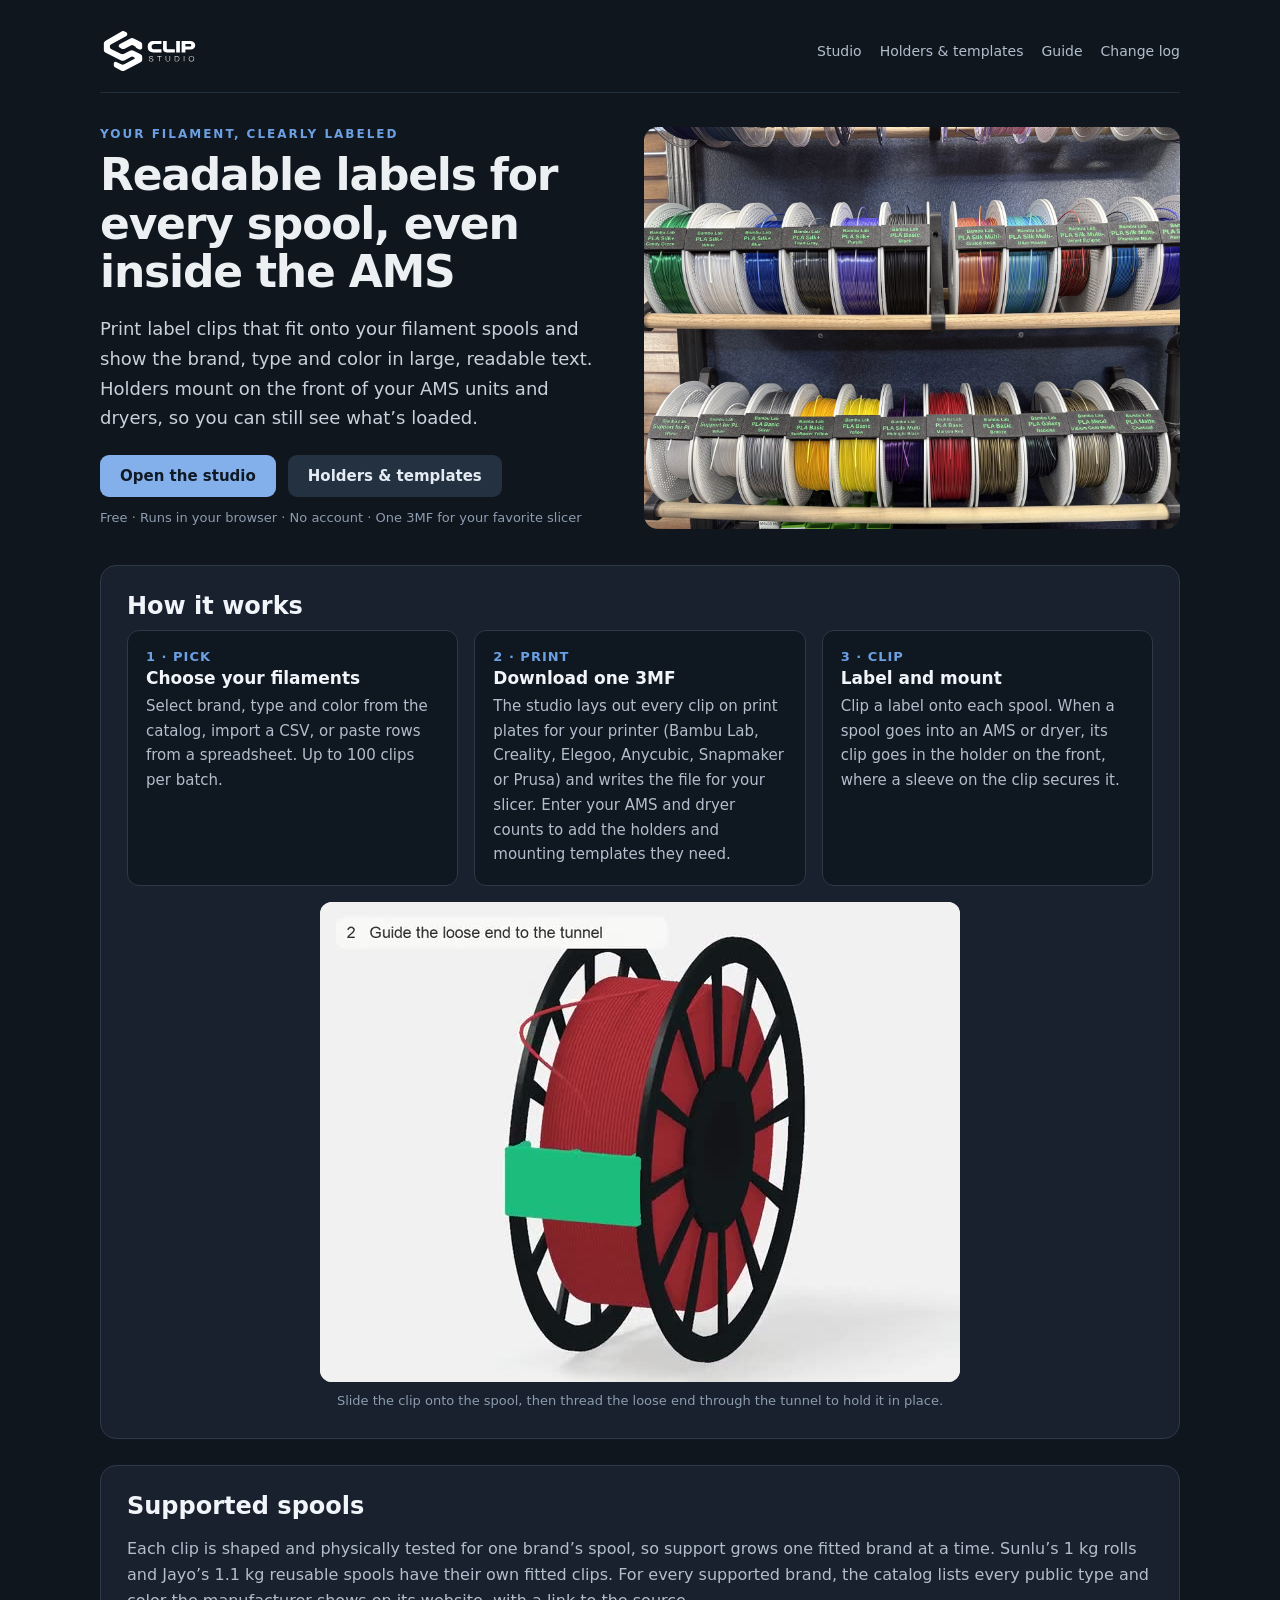
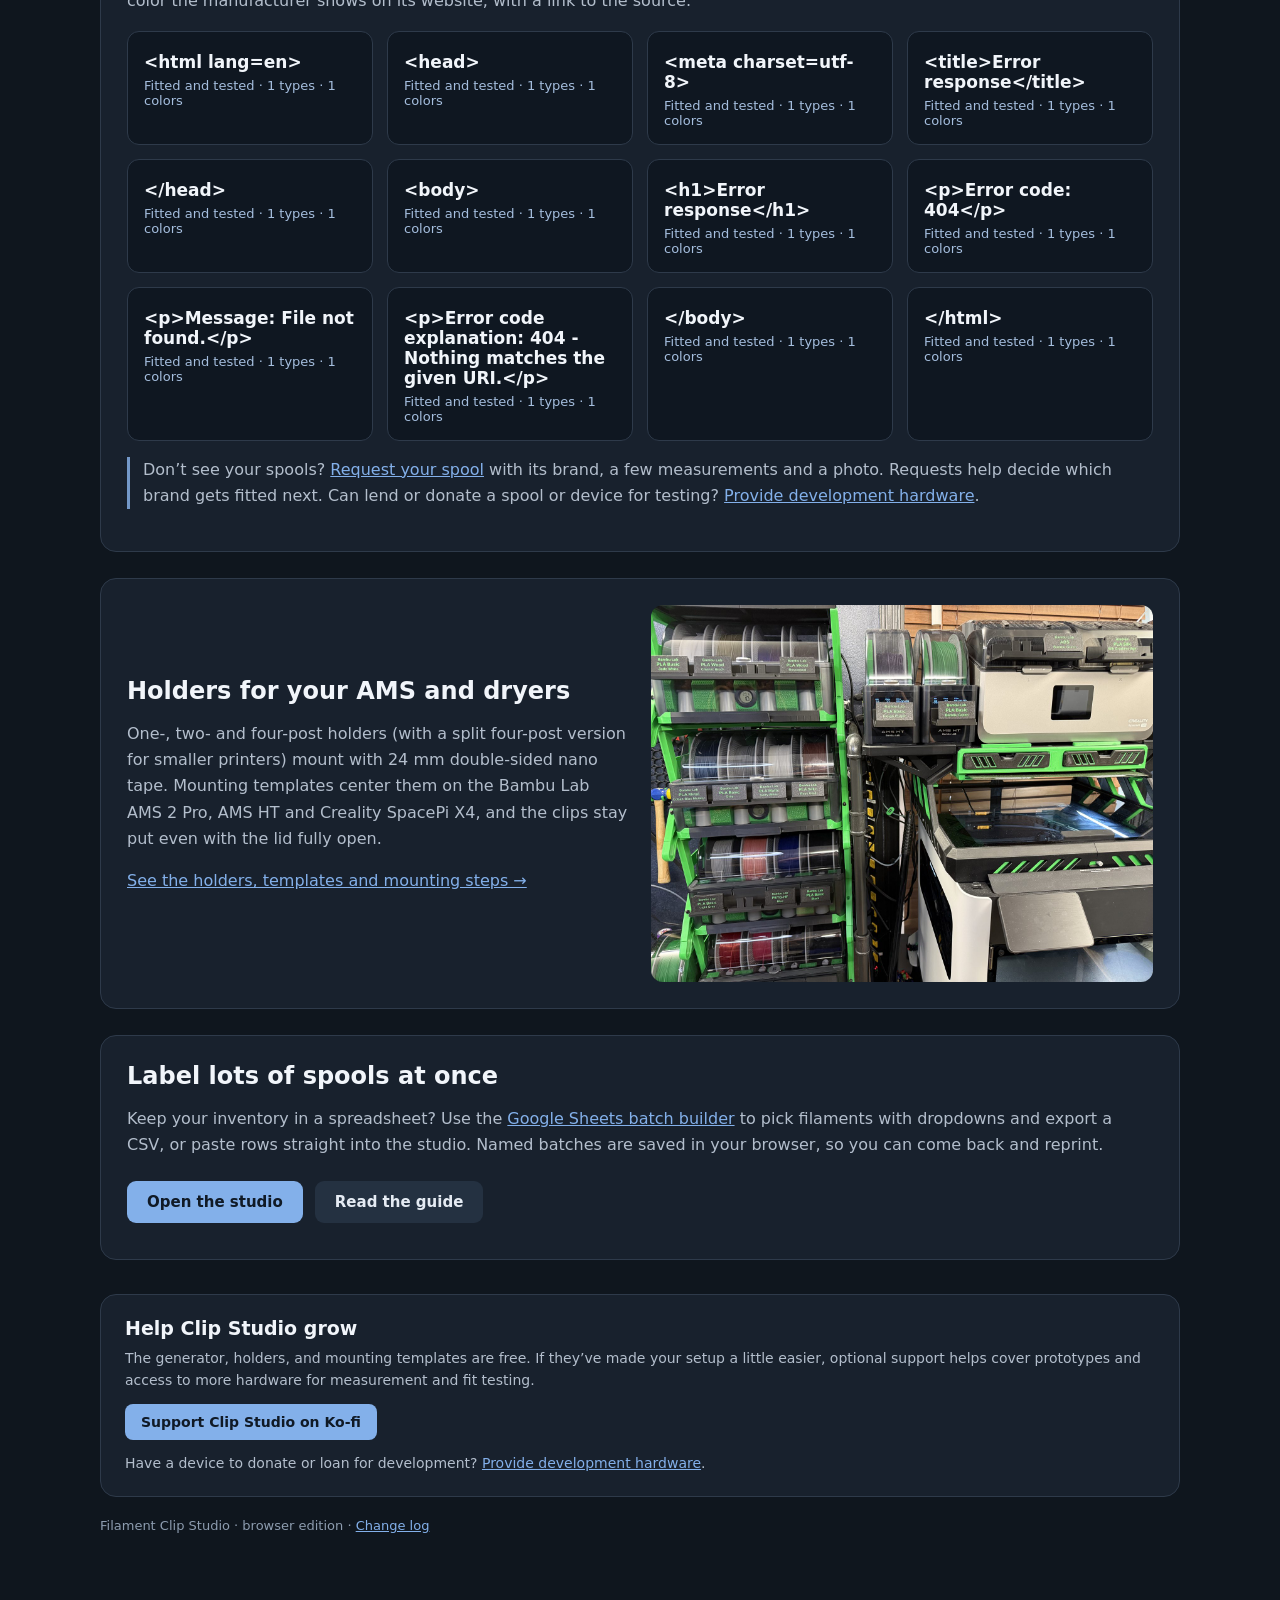
==== index.html @ 5a876611 "Add sleeve versions for Protopasta, Geeetech and Creality; Protopasta catalog on 1 kg spools; remove" ====
<!doctype html>
<html lang="en">
<head>
<meta charset="utf-8">
<meta name="viewport" content="width=device-width,initial-scale=1">
<title>Filament Clip Studio - Readable labels for every spool</title>
<meta name="description" content="Free, printable label clips for filament spools, plus holders that mount them on the front of your AMS and dryers. Pick your filaments, download one 3MF, print.">
<link rel="canonical" href="https://filamentclip.com/">
<meta property="og:type" content="website">
<meta property="og:site_name" content="Filament Clip Studio">
<meta property="og:title" content="Filament Clip Studio - Readable labels for every spool">
<meta property="og:description" content="Free, printable label clips for filament spools, plus holders that mount them on the front of your AMS and dryers.">
<meta property="og:url" content="https://filamentclip.com/">
<meta property="og:image" content="https://filamentclip.com/images/og.jpg">
<meta property="og:image:width" content="1200"><meta property="og:image:height" content="630">
<meta property="og:image:alt" content="Filament label clips in holders on AMS HT units and a Creality SpacePi X4 dryer">
<meta name="twitter:card" content="summary_large_image">
<link rel="icon" href="/favicon.svg" type="image/svg+xml">
<link rel="apple-touch-icon" href="/apple-touch-icon.png">
<style>
:root{font-family:system-ui,sans-serif;color:#edf0f3;background:#0f161e;color-scheme:dark}body{margin:0}
main{max-width:1080px;margin:auto;padding:22px 26px 60px}
nav{display:flex;align-items:center;gap:18px;flex-wrap:wrap;padding:6px 0 18px;border-bottom:1px solid #202d3d}
nav .brand{font-weight:700;color:#f1f5fa;text-decoration:none;margin-right:auto}nav a{color:#b3becc;text-decoration:none;font-size:14px}nav a:hover{color:#83b0ea}
h1{font-size:44px;line-height:1.1;letter-spacing:-1.2px;margin:10px 0 14px}h2{font-size:24px;margin:0 0 10px;color:#f1f5fa}h3{font-size:17px;margin:4px 0 6px;color:#f1f5fa}
p,li{color:#b3becc;line-height:1.65}.eyebrow{color:#6ca0e3;font-size:12px;font-weight:700;letter-spacing:2px}
.hero{display:grid;grid-template-columns:1fr 1.05fr;gap:34px;align-items:center;padding:34px 0 10px}
.hero p.lead{font-size:18px;color:#c8d1dc}.hero img{width:100%;border-radius:14px;display:block;aspect-ratio:4/3;object-fit:cover}
.cta{display:flex;gap:12px;flex-wrap:wrap;margin:22px 0 10px}
a.button{background:#83b0ea;color:#101a26;font:600 15px system-ui;border-radius:9px;padding:12px 20px;text-decoration:none;display:inline-block}
a.button.secondary{background:#243141;color:#e5ebf3}a.text{color:#83b0ea}
.facts{font-size:13px;color:#8d9caf;margin:6px 0 0}
.panel{background:#18212d;padding:26px;border:1px solid #2e3a4a;border-radius:16px;margin-top:26px}
.steps{display:grid;grid-template-columns:repeat(3,1fr);gap:16px;margin-top:10px}
.step{background:#0f1721;border:1px solid #2e3a4a;border-radius:12px;padding:18px}.step .n{color:#6ca0e3;font-weight:700;font-size:13px;letter-spacing:1px}
.step p{margin:6px 0 0;font-size:15px}
.brands{display:grid;grid-template-columns:repeat(auto-fill,minmax(220px,1fr));gap:14px;margin:14px 0}
.brand-card{background:#0f1721;border:1px solid #2e3a4a;border-radius:12px;padding:16px}.brand-card .count{font-size:13px;color:#a5bede;margin-top:4px}
.brand-card.soon{border-style:dashed}.brand-card.soon .count{color:#8d9caf}
.split{display:grid;grid-template-columns:1fr 1fr;gap:22px;align-items:center}.split img{width:100%;border-radius:12px;display:block;aspect-ratio:4/3;object-fit:cover}
.notice{border-left:3px solid #7398c8;padding-left:13px}.small{font-size:13px}
.support{margin-top:34px;padding:22px 24px;background:#18212d;border:1px solid #2e3a4a;border-radius:16px}.support h2{font-size:19px;margin:0 0 8px;color:#f1f5fa}.support p{color:#b3becc;line-height:1.6;margin:0 0 12px;font-size:14px}.support p:last-child{margin:0}.support a.kofi{background:#83b0ea;color:#101a26;font:600 14px system-ui;border-radius:8px;padding:10px 16px;text-decoration:none;display:inline-block}.support a.text{color:#83b0ea}
@media(max-width:820px){.hero,.split{grid-template-columns:1fr}.steps{grid-template-columns:1fr}h1{font-size:34px}nav .brand{flex-basis:100%}}
.anim{display:block;width:100%;max-width:640px;height:auto;margin:16px auto 0;border-radius:12px;background:#f2f2f0}.anim-cap{font-size:13px;color:#8d9caf;text-align:center;margin:8px 0 0}</style>
</head>
<body><main>
<nav><a class="brand" href="./" aria-label="Clip Studio home"><img src="./images/brand/reverse-transparent.svg" alt="Clip Studio" height="46" style="display:block;height:46px;width:auto"></a><a href="./studio.html">Studio</a><a href="./accessories.html">Holders &amp; templates</a><a href="./guide.html">Guide</a><a href="./changelog.html">Change log</a></nav>

<section class="hero">
<div>
<div class="eyebrow">YOUR FILAMENT, CLEARLY LABELED</div>
<h1>Readable labels for every spool, even inside the AMS</h1>
<p class="lead">Print label clips that fit onto your filament spools and show the brand, type and color in large, readable text. Holders mount on the front of your AMS units and dryers, so you can still see what&rsquo;s loaded.</p>
<div class="cta"><a class="button" href="./studio.html">Open the studio</a><a class="button secondary" href="./accessories.html">Holders &amp; templates</a></div>
<p class="facts">Free &middot; Runs in your browser &middot; No account &middot; One 3MF for your favorite slicer</p>
<p class="facts" id="usageStat" hidden></p>
</div>
<img src="./images/photos/clips-on-shelf.jpg" alt="Rows of filament spools on a shelf, each with a readable label clip showing brand, type and color">
</section>

<section class="panel"><h2>How it works</h2>
<div class="steps">
<div class="step"><div class="n">1 &middot; PICK</div><h3>Choose your filaments</h3><p>Select brand, type and color from the catalog, import a CSV, or paste rows from a spreadsheet. Up to 100 clips per batch.</p></div>
<div class="step"><div class="n">2 &middot; PRINT</div><h3>Download one 3MF</h3><p>The studio lays out every clip on print plates for your printer (Bambu Lab, Creality, Elegoo, Anycubic, Snapmaker or Prusa) and writes the file for your slicer. Enter your AMS and dryer counts to add the holders and mounting templates they need.</p></div>
<div class="step"><div class="n">3 &middot; CLIP</div><h3>Label and mount</h3><p>Clip a label onto each spool. When a spool goes into an AMS or dryer, its clip goes in the holder on the front, where a sleeve on the clip secures it.</p></div>
</div><video class="anim" width="640" height="480" autoplay loop muted playsinline preload="metadata" poster="./images/animations/Filament-Clip-Spool-v5-poster.jpg" aria-label="Animation: slide the clip onto the spool, guide the loose filament end to the tunnel and thread it through"><source src="./images/animations/Filament-Clip-Spool-v5.mp4" type="video/mp4"></video><p class="anim-cap">Slide the clip onto the spool, then thread the loose end through the tunnel to hold it in place.</p></section>

<section class="panel" id="spools"><h2>Supported spools</h2>
<p>Each clip is shaped and physically tested for one brand&rsquo;s spool, so support grows one fitted brand at a time. Sunlu&rsquo;s 1&nbsp;kg rolls and Jayo&rsquo;s 1.1&nbsp;kg reusable spools have their own fitted clips. For every supported brand, the catalog lists every public type and color the manufacturer shows on its website, with a link to the source.</p>
<div class="brands" id="brandList">
<div class="brand-card"><h3>Bambu Lab</h3><div class="count">Fitted and tested</div></div>
<div class="brand-card"><h3>Cookiecad</h3><div class="count">Fitted and tested</div></div>
<div class="brand-card"><h3>Amolen</h3><div class="count">Fitted and tested</div></div>
<div class="brand-card"><h3>Sunlu</h3><div class="count">1 kg rolls &middot; fitted and tested</div></div>
<div class="brand-card"><h3>Jayo</h3><div class="count">1.1 kg reusable spools &middot; fitted and tested</div></div>
<div class="brand-card"><h3>Polymaker</h3><div class="count">1 kg spools &middot; fitted and tested</div></div>
<div class="brand-card"><h3>Panchroma</h3><div class="count">1 kg spools &middot; fitted and tested</div></div>
<div class="brand-card"><h3>Inland</h3><div class="count">Cardboard spools &middot; fitted and tested</div></div>
<div class="brand-card"><h3>Protopasta</h3><div class="count">Fitted and tested</div></div>
<div class="brand-card"><h3>Geeetech</h3><div class="count">1 kg spools &middot; fitted and tested</div></div>
<div class="brand-card"><h3>Creality</h3><div class="count">1 kg spools &middot; fitted and tested</div></div>
</div>
<p class="notice">Don&rsquo;t see your spools? <a class="text" href="https://github.com/simpleenough77-fb/Filament-Clip-Studio-Web/issues/new?template=spool-request.yml" target="_blank" rel="noopener">Request your spool</a> with its brand, a few measurements and a photo. Requests help decide which brand gets fitted next. Can lend or donate a spool or device for testing? <a class="text" href="https://ko-fi.com/post/Provide-Development-Hardware-A5C327LDRO" target="_blank" rel="noopener">Provide development hardware</a>.</p>
</section>

<section class="panel"><div class="split">
<div><h2>Holders for your AMS and dryers</h2>
<p>One-, two- and four-post holders (with a split four-post version for smaller printers) mount with 24&nbsp;mm double-sided nano tape. Mounting templates center them on the Bambu Lab AMS 2 Pro, AMS HT and Creality SpacePi X4, and the clips stay put even with the lid fully open.</p>
<p><a class="text" href="./accessories.html">See the holders, templates and mounting steps &rarr;</a></p></div>
<img src="./images/photos/holders-on-ams.jpg" alt="Label clips in holders on the front of AMS units and a Creality SpacePi X4 dryer" loading="lazy">
</div></section>

<section class="panel"><h2>Label lots of spools at once</h2>
<p>Keep your inventory in a spreadsheet? Use the <a class="text" href="https://docs.google.com/spreadsheets/d/17I2c2LSQdosgysyYz1NXYAqdRnsjegUHCgwkq1jBLrE/copy" target="_blank" rel="noopener">Google Sheets batch builder</a> to pick filaments with dropdowns and export a CSV, or paste rows straight into the studio. Named batches are saved in your browser, so you can come back and reprint.</p>
<div class="cta"><a class="button" href="./studio.html">Open the studio</a><a class="button secondary" href="./guide.html">Read the guide</a></div>
</section>

<footer class="support" id="support"><h2>Help Clip Studio grow</h2>
<p>The generator, holders, and mounting templates are free. If they’ve made your setup a little easier, optional support helps cover prototypes and access to more hardware for measurement and fit testing.</p>
<p><a class="kofi" href="https://ko-fi.com/clipstudio" target="_blank" rel="noopener">Support Clip Studio on Ko-fi</a></p>
<p>Have a device to donate or loan for development? <a class="text" href="https://ko-fi.com/post/Provide-Development-Hardware-A5C327LDRO" target="_blank" rel="noopener">Provide development hardware</a>.</p></footer>
<p class="small" style="margin-top:18px;color:#8d9caf">Filament Clip Studio &middot; browser edition &middot; <a class="text" href="./changelog.html">Change log</a></p>
</main>
<script>
// Fill in type and color counts per brand from the published catalog feed (same file the Google Sheet imports).
(async()=>{
 try{
  const text=await (await fetch('./downloads/catalog.csv')).text();
  const rows=[];let row=[],cell='',q=false;
  for(let i=0;i<text.length;i++){const c=text[i];
   if(q){if(c=='"'&&text[i+1]=='"'){cell+='"';i++;}else if(c=='"')q=false;else cell+=c;continue;}
   if(c=='"')q=true;else if(c==','){row.push(cell);cell='';}else if(c=='\n'){row.push(cell);rows.push(row);row=[];cell='';}else if(c!='\r')cell+=c;}
  if(cell||row.length){row.push(cell);rows.push(row);}
  const by=new Map();
  for(const r of rows.slice(1)){if(!r[0])continue;const b=by.get(r[0])||{types:new Set(),n:0};b.types.add(r[1]);b.n++;by.set(r[0],b);}
  if(!by.size)return;
  const esc=s=>String(s).replace(/[&<>"']/g,c=>({'&':'&amp;','<':'&lt;','>':'&gt;','"':'&quot;',"'":'&#39;'}[c]));
  document.getElementById('brandList').innerHTML=[...by].map(([m,b])=>`<div class="brand-card"><h3>${esc(m)}</h3><div class="count">${({Sunlu:'1 kg rolls',Jayo:'1.1 kg reusable spools',Polymaker:'1 kg spools',Panchroma:'1 kg spools',Inland:'Cardboard spools',Geeetech:'1 kg spools',Creality:'1 kg spools'}[m]||'')?({Sunlu:'1 kg rolls',Jayo:'1.1 kg reusable spools',Polymaker:'1 kg spools',Panchroma:'1 kg spools',Inland:'Cardboard spools',Geeetech:'1 kg spools',Creality:'1 kg spools'}[m])+' &middot; fitted and tested':'Fitted and tested'} &middot; ${b.types.size} types &middot; ${b.n} colors</div></div>`).join('');
 }catch(e){/* keep the static list */}
})();
</script>
<script>
// Public usage line from the anonymous batch counter; stays hidden if the count is unavailable or zero.
(async()=>{
 try{
  const r=await fetch('/api/stats');if(!r.ok)return;
  const d=await r.json();const clips=Number(d.clips)||0,holders=Number(d.holders)||0;
  if(clips<1)return;
  const n=x=>x.toLocaleString('en-US');
  let t=n(clips)+(clips===1?' clip':' clips');
  if(holders>0)t+=' and '+n(holders)+(holders===1?' holder':' holders');
  const el=document.getElementById('usageStat');el.textContent=t+' generated so far';el.hidden=false;
 }catch(e){/* keep it hidden */}
})();
</script>
<script>if(matchMedia('(prefers-reduced-motion: reduce)').matches)document.querySelectorAll('video.anim').forEach(v=>{v.removeAttribute('autoplay');v.pause();v.controls=true})</script></body></html>
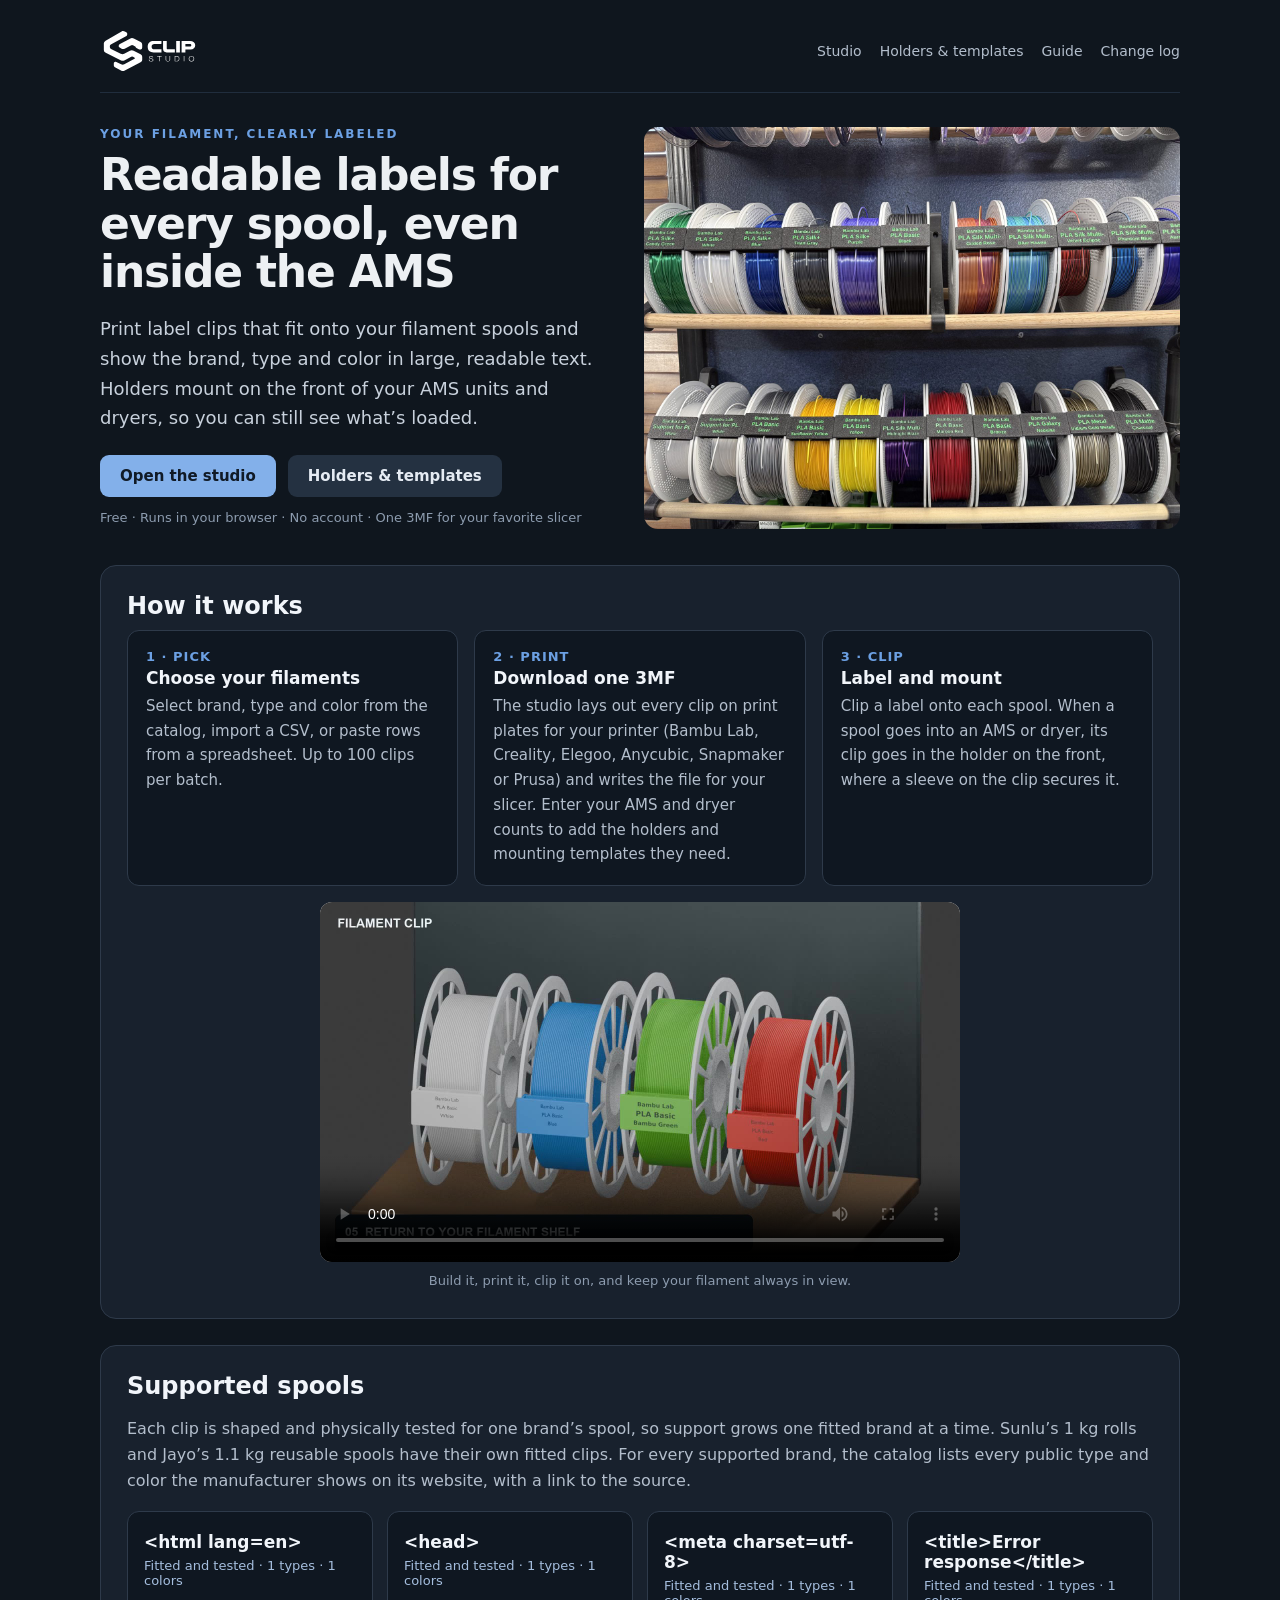
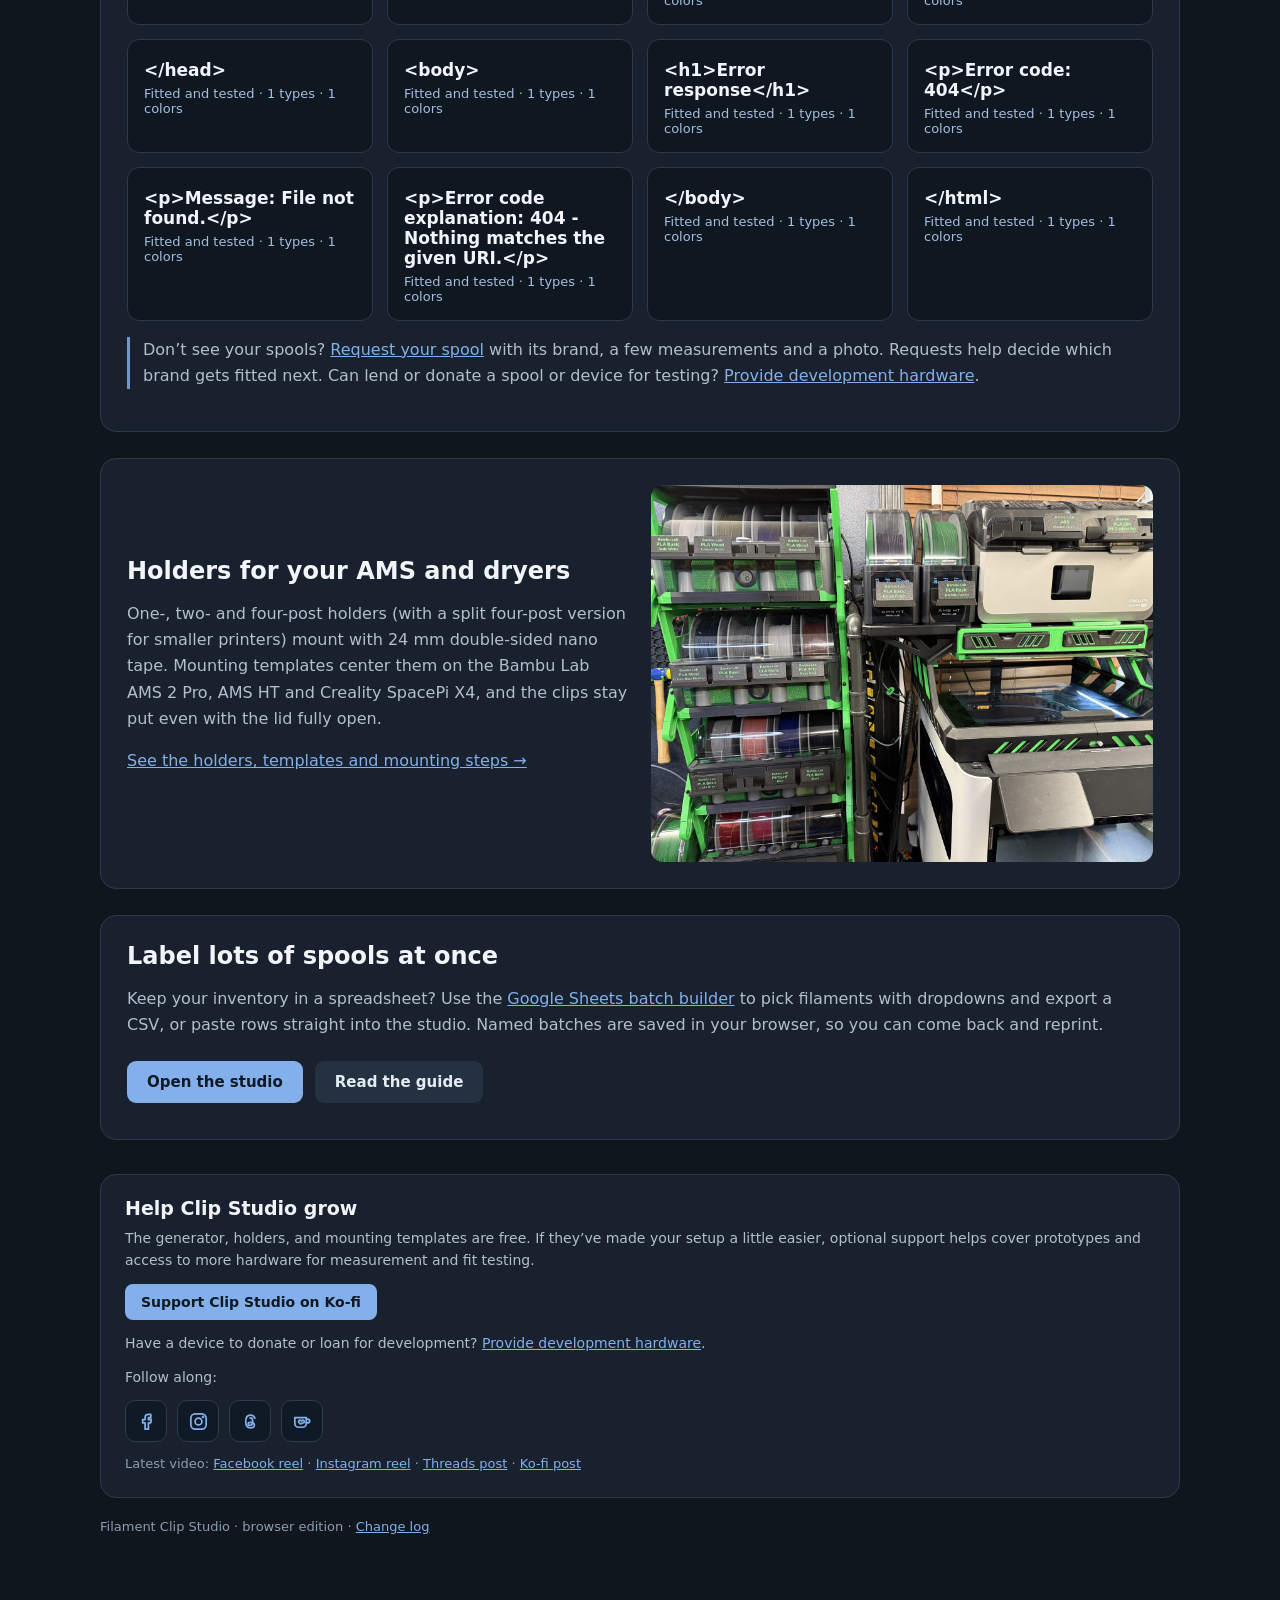
==== commit 92d7453f: "Homepage: replace overview animation; add social icons and latest-video links to footer Co-Authored-" ====
--- a/index.html
+++ b/index.html
@@ -41,7 +41,7 @@
 .notice{border-left:3px solid #7398c8;padding-left:13px}.small{font-size:13px}
 .support{margin-top:34px;padding:22px 24px;background:#18212d;border:1px solid #2e3a4a;border-radius:16px}.support h2{font-size:19px;margin:0 0 8px;color:#f1f5fa}.support p{color:#b3becc;line-height:1.6;margin:0 0 12px;font-size:14px}.support p:last-child{margin:0}.support a.kofi{background:#83b0ea;color:#101a26;font:600 14px system-ui;border-radius:8px;padding:10px 16px;text-decoration:none;display:inline-block}.support a.text{color:#83b0ea}
 @media(max-width:820px){.hero,.split{grid-template-columns:1fr}.steps{grid-template-columns:1fr}h1{font-size:34px}nav .brand{flex-basis:100%}}
-.anim{display:block;width:100%;max-width:640px;height:auto;margin:16px auto 0;border-radius:12px;background:#f2f2f0}.anim-cap{font-size:13px;color:#8d9caf;text-align:center;margin:8px 0 0}</style>
+.anim{display:block;width:100%;max-width:640px;height:auto;margin:16px auto 0;border-radius:12px;background:#f2f2f0}.anim-cap{font-size:13px;color:#8d9caf;text-align:center;margin:8px 0 0}.social{display:flex;flex-wrap:wrap;gap:10px;margin:0 0 12px;padding:0;list-style:none}.social a{display:inline-flex;width:40px;height:40px;align-items:center;justify-content:center;border:1px solid #2e3a4a;border-radius:10px;color:#83b0ea;background:#101a26}.social a:hover,.social a:focus-visible{border-color:#83b0ea;color:#f1f5fa}.social svg{width:23px;height:23px;fill:none;stroke:currentColor;stroke-width:1.8;stroke-linecap:round;stroke-linejoin:round}.social-posts{font-size:13px!important;color:#8d9caf!important}</style>
 </head>
 <body><main>
 <nav><a class="brand" href="./" aria-label="Clip Studio home"><img src="./images/brand/reverse-transparent.svg" alt="Clip Studio" height="46" style="display:block;height:46px;width:auto"></a><a href="./studio.html">Studio</a><a href="./accessories.html">Holders &amp; templates</a><a href="./guide.html">Guide</a><a href="./changelog.html">Change log</a></nav>
@@ -63,7 +63,7 @@
 <div class="step"><div class="n">1 &middot; PICK</div><h3>Choose your filaments</h3><p>Select brand, type and color from the catalog, import a CSV, or paste rows from a spreadsheet. Up to 100 clips per batch.</p></div>
 <div class="step"><div class="n">2 &middot; PRINT</div><h3>Download one 3MF</h3><p>The studio lays out every clip on print plates for your printer (Bambu Lab, Creality, Elegoo, Anycubic, Snapmaker or Prusa) and writes the file for your slicer. Enter your AMS and dryer counts to add the holders and mounting templates they need.</p></div>
 <div class="step"><div class="n">3 &middot; CLIP</div><h3>Label and mount</h3><p>Clip a label onto each spool. When a spool goes into an AMS or dryer, its clip goes in the holder on the front, where a sleeve on the clip secures it.</p></div>
-</div><video class="anim" width="640" height="480" autoplay loop muted playsinline preload="metadata" poster="./images/animations/Filament-Clip-Spool-v5-poster.jpg" aria-label="Animation: slide the clip onto the spool, guide the loose filament end to the tunnel and thread it through"><source src="./images/animations/Filament-Clip-Spool-v5.mp4" type="video/mp4"></video><p class="anim-cap">Slide the clip onto the spool, then thread the loose end through the tunnel to hold it in place.</p></section>
+</div><video class="anim" width="1280" height="720" controls playsinline preload="metadata" poster="./images/animations/Filament-Clip-Overview-v4-poster.jpg" aria-label="Overview animation: build a clip in the studio, print it, clip it to your spool, lift the spool out, put the clip back on, and return it to your filament shelf"><source src="./images/animations/Filament-Clip-Overview-v4.mp4" type="video/mp4"></video><p class="anim-cap">Build it, print it, clip it on, and keep your filament always in view.</p></section>
 
 <section class="panel" id="spools"><h2>Supported spools</h2>
 <p>Each clip is shaped and physically tested for one brand&rsquo;s spool, so support grows one fitted brand at a time. Sunlu&rsquo;s 1&nbsp;kg rolls and Jayo&rsquo;s 1.1&nbsp;kg reusable spools have their own fitted clips. For every supported brand, the catalog lists every public type and color the manufacturer shows on its website, with a link to the source.</p>
@@ -98,7 +98,9 @@
 <footer class="support" id="support"><h2>Help Clip Studio grow</h2>
 <p>The generator, holders, and mounting templates are free. If they’ve made your setup a little easier, optional support helps cover prototypes and access to more hardware for measurement and fit testing.</p>
 <p><a class="kofi" href="https://ko-fi.com/clipstudio" target="_blank" rel="noopener">Support Clip Studio on Ko-fi</a></p>
-<p>Have a device to donate or loan for development? <a class="text" href="https://ko-fi.com/post/Provide-Development-Hardware-A5C327LDRO" target="_blank" rel="noopener">Provide development hardware</a>.</p></footer>
+<p>Have a device to donate or loan for development? <a class="text" href="https://ko-fi.com/post/Provide-Development-Hardware-A5C327LDRO" target="_blank" rel="noopener">Provide development hardware</a>.</p>
+<p>Follow along:</p><ul class="social"><li><a href="https://www.facebook.com/profile.php?id=61594950549633" target="_blank" rel="noopener me" aria-label="Clip Studio on Facebook" title="Facebook"><svg viewBox="0 0 24 24" aria-hidden="true"><path d="M14 8h2.5V4.5H14C11.8 4.5 10.5 5.9 10.5 8v2H8v3.5h2.5V20H14v-6.5h2.4l.6-3.5H14V8.4c0-.3.2-.4.4-.4z"/></svg></a></li><li><a href="https://www.instagram.com/filamentclip/" target="_blank" rel="noopener me" aria-label="Clip Studio on Instagram" title="Instagram"><svg viewBox="0 0 24 24" aria-hidden="true"><rect x="4" y="4" width="16" height="16" rx="4.5"/><circle cx="12" cy="12" r="3.6"/><circle cx="16.8" cy="7.2" r=".6" fill="currentColor"/></svg></a></li><li><a href="https://www.threads.com/@filamentclip" target="_blank" rel="noopener me" aria-label="Clip Studio on Threads" title="Threads"><svg viewBox="0 0 24 24" aria-hidden="true"><path d="M16.5 8.5C15.8 6.4 14.2 5.3 12 5.3 8.9 5.3 7 7.8 7 12s1.9 6.7 5 6.7c2.3 0 4-1.2 4-3 0-1.9-1.8-2.8-4-2.8-1.5 0-2.4.6-2.4 1.6 0 .9.8 1.5 1.9 1.5 1.7 0 2.7-1.2 2.7-3.6V11c0-1.7-1-2.7-2.6-2.7"/></svg></a></li><li><a href="https://ko-fi.com/clipstudio" target="_blank" rel="noopener me" aria-label="Clip Studio on Ko-fi" title="Ko-fi"><svg viewBox="0 0 24 24" aria-hidden="true"><path d="M4 8h12v6a4 4 0 0 1-4 4H8a4 4 0 0 1-4-4z"/><path d="M16 9.5h1.5a2 2 0 0 1 0 4H16"/><path d="M9.9 14.6 8.2 13a1.5 1.5 0 0 1 2.1-2.1l.6.6.6-.6A1.5 1.5 0 0 1 13.6 13z"/></svg></a></li></ul>
+<p class="social-posts">Latest video: <a class="text" href="https://www.facebook.com/reel/5055974241296555" target="_blank" rel="noopener">Facebook reel</a> &middot; <a class="text" href="https://www.instagram.com/reel/DeU-b2HingE/" target="_blank" rel="noopener">Instagram reel</a> &middot; <a class="text" href="https://www.threads.com/@filamentclip/post/DeU-OQLiJOg" target="_blank" rel="noopener">Threads post</a> &middot; <a class="text" href="https://ko-fi.com/post/From-Studio-to-spool-AMS-and-shelf-M1V428K5Q5" target="_blank" rel="noopener">Ko-fi post</a></p></footer>
 <p class="small" style="margin-top:18px;color:#8d9caf">Filament Clip Studio &middot; browser edition &middot; <a class="text" href="./changelog.html">Change log</a></p>
 </main>
 <script>
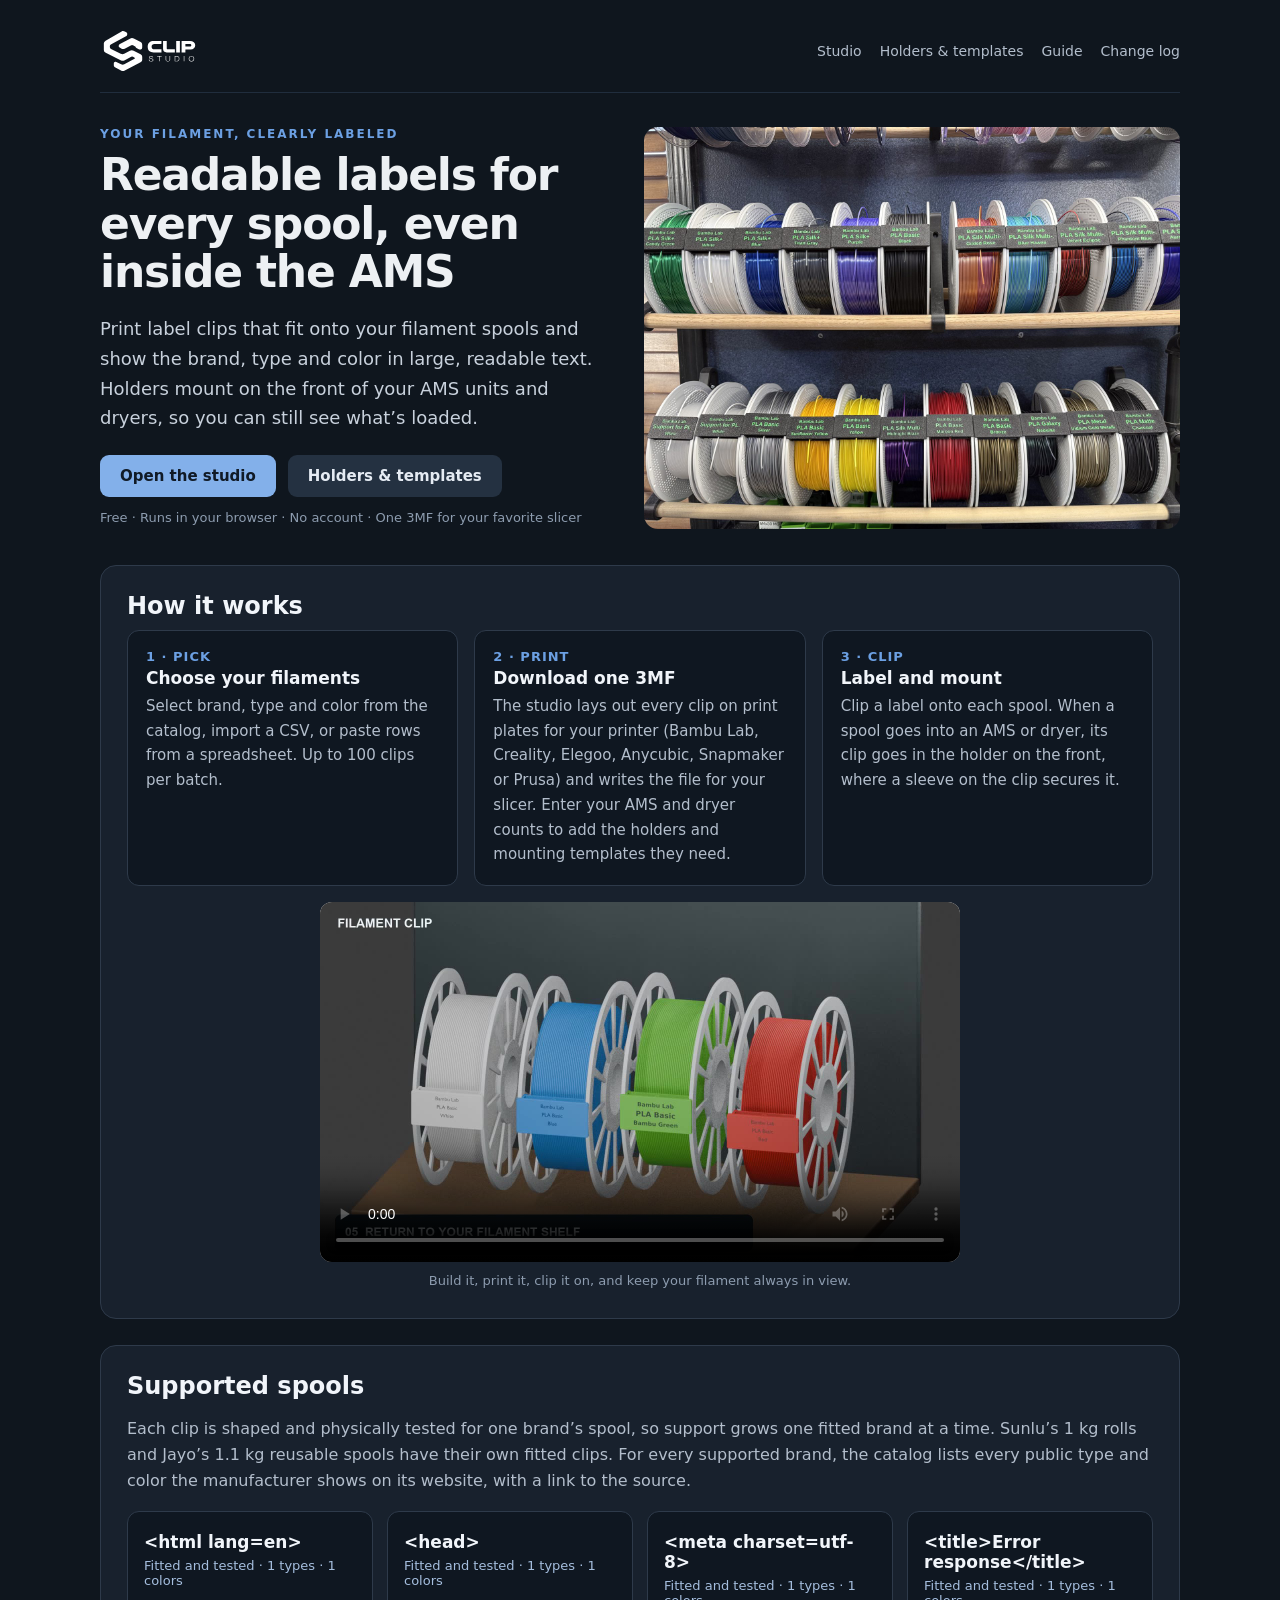
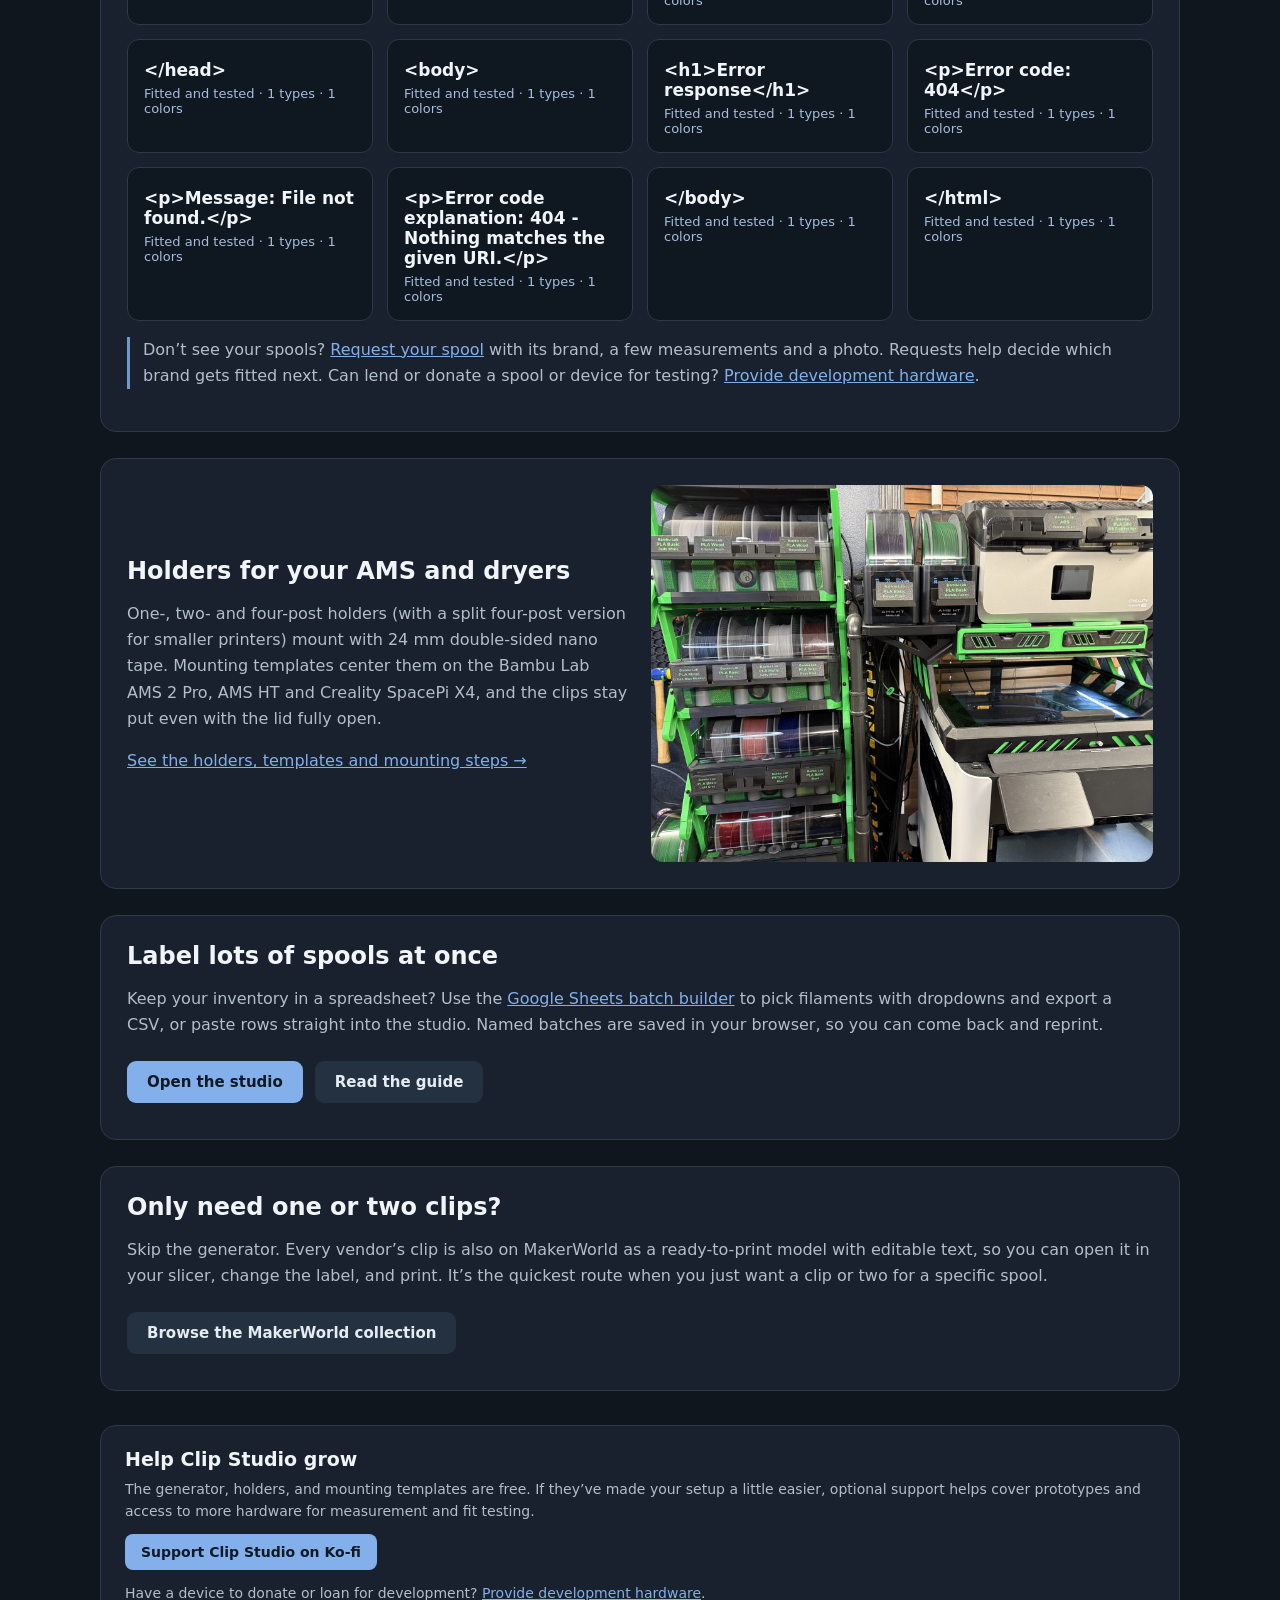
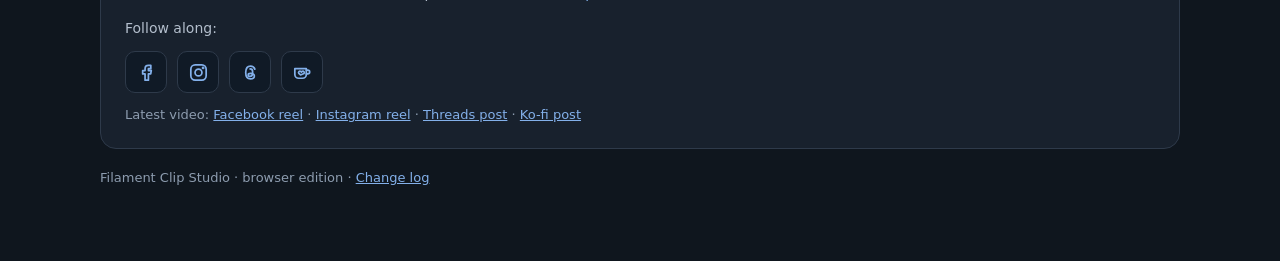
==== commit c5ebc3fd: "Homepage: add MakerWorld one-off clips callout above footer Links the MakerWorld collection (editabl" ====
--- a/index.html
+++ b/index.html
@@ -95,6 +95,11 @@
 <div class="cta"><a class="button" href="./studio.html">Open the studio</a><a class="button secondary" href="./guide.html">Read the guide</a></div>
 </section>
 
+<section class="panel" id="one-off"><h2>Only need one or two clips?</h2>
+<p>Skip the generator. Every vendor&rsquo;s clip is also on MakerWorld as a ready-to-print model with editable text, so you can open it in your slicer, change the label, and print. It&rsquo;s the quickest route when you just want a clip or two for a specific spool.</p>
+<div class="cta"><a class="button secondary" href="https://makerworld.com/collections/37691171" target="_blank" rel="noopener">Browse the MakerWorld collection</a></div>
+</section>
+
 <footer class="support" id="support"><h2>Help Clip Studio grow</h2>
 <p>The generator, holders, and mounting templates are free. If they’ve made your setup a little easier, optional support helps cover prototypes and access to more hardware for measurement and fit testing.</p>
 <p><a class="kofi" href="https://ko-fi.com/clipstudio" target="_blank" rel="noopener">Support Clip Studio on Ko-fi</a></p>
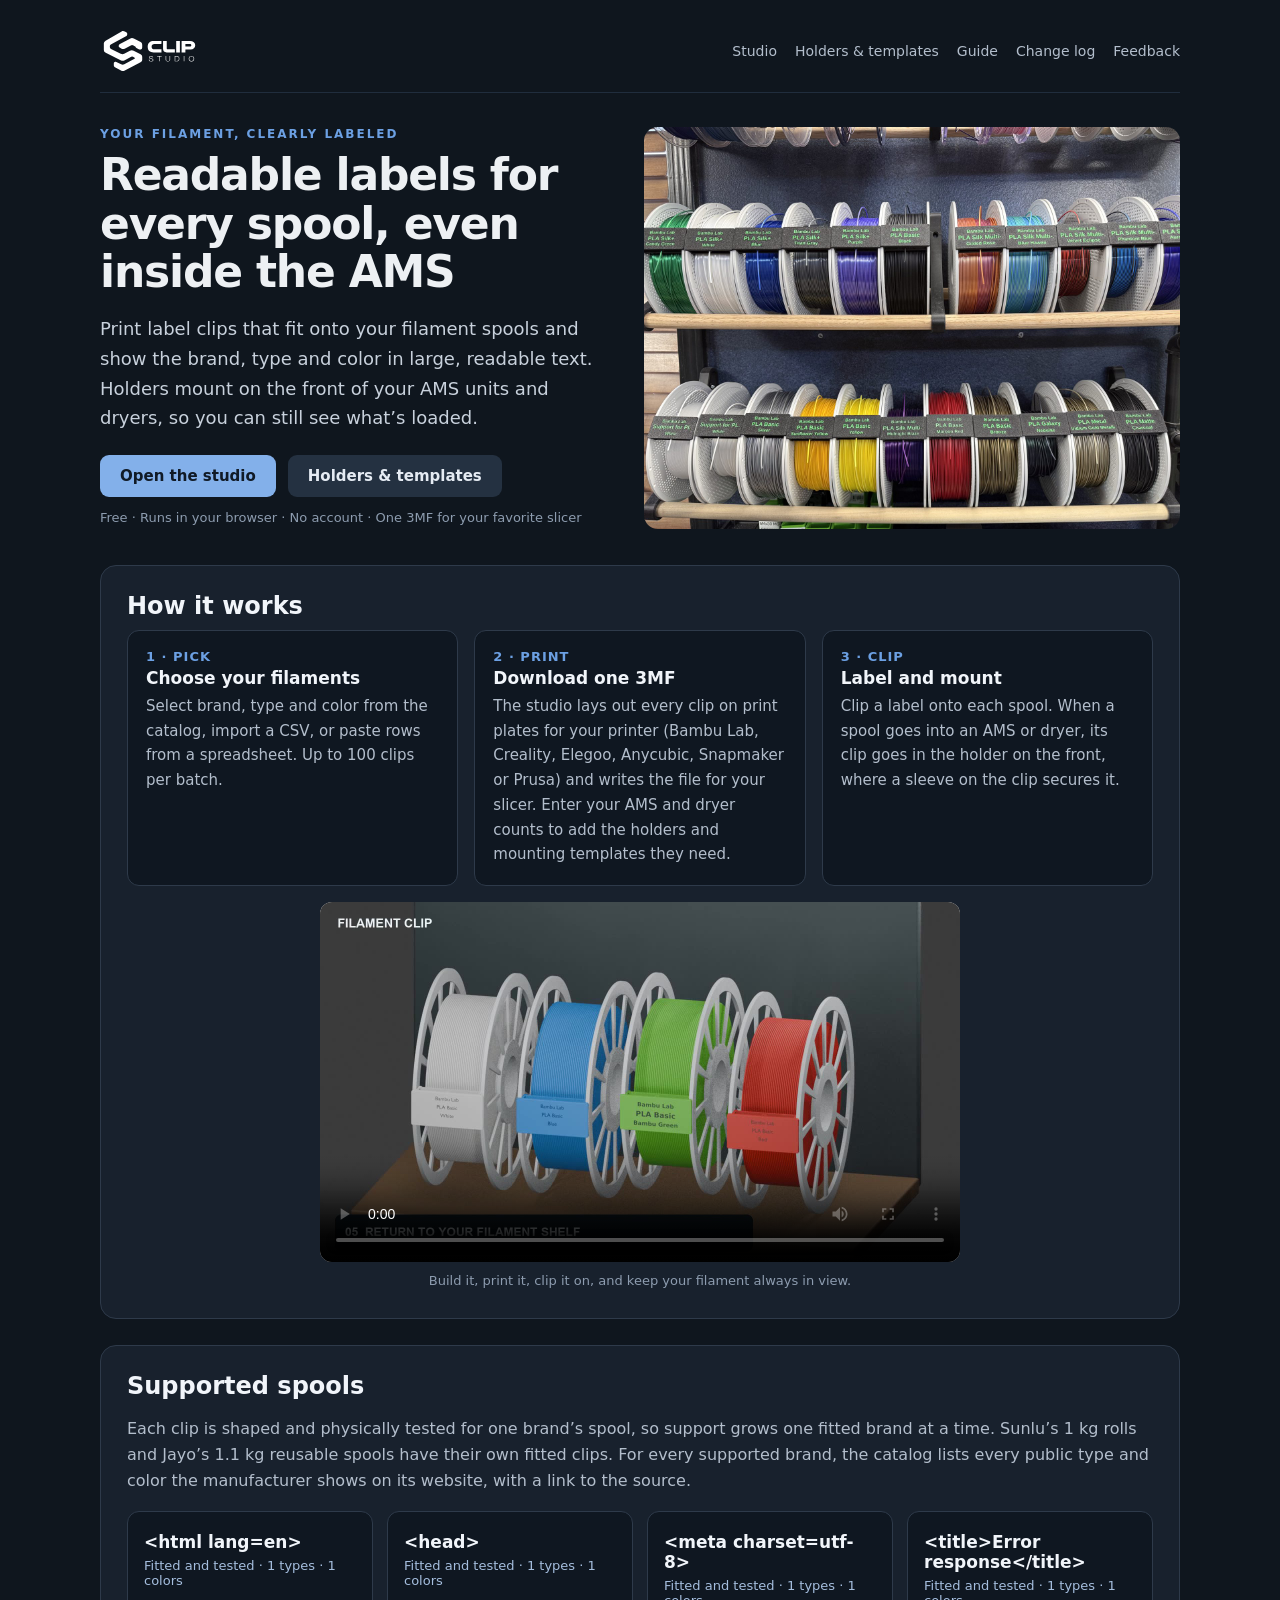
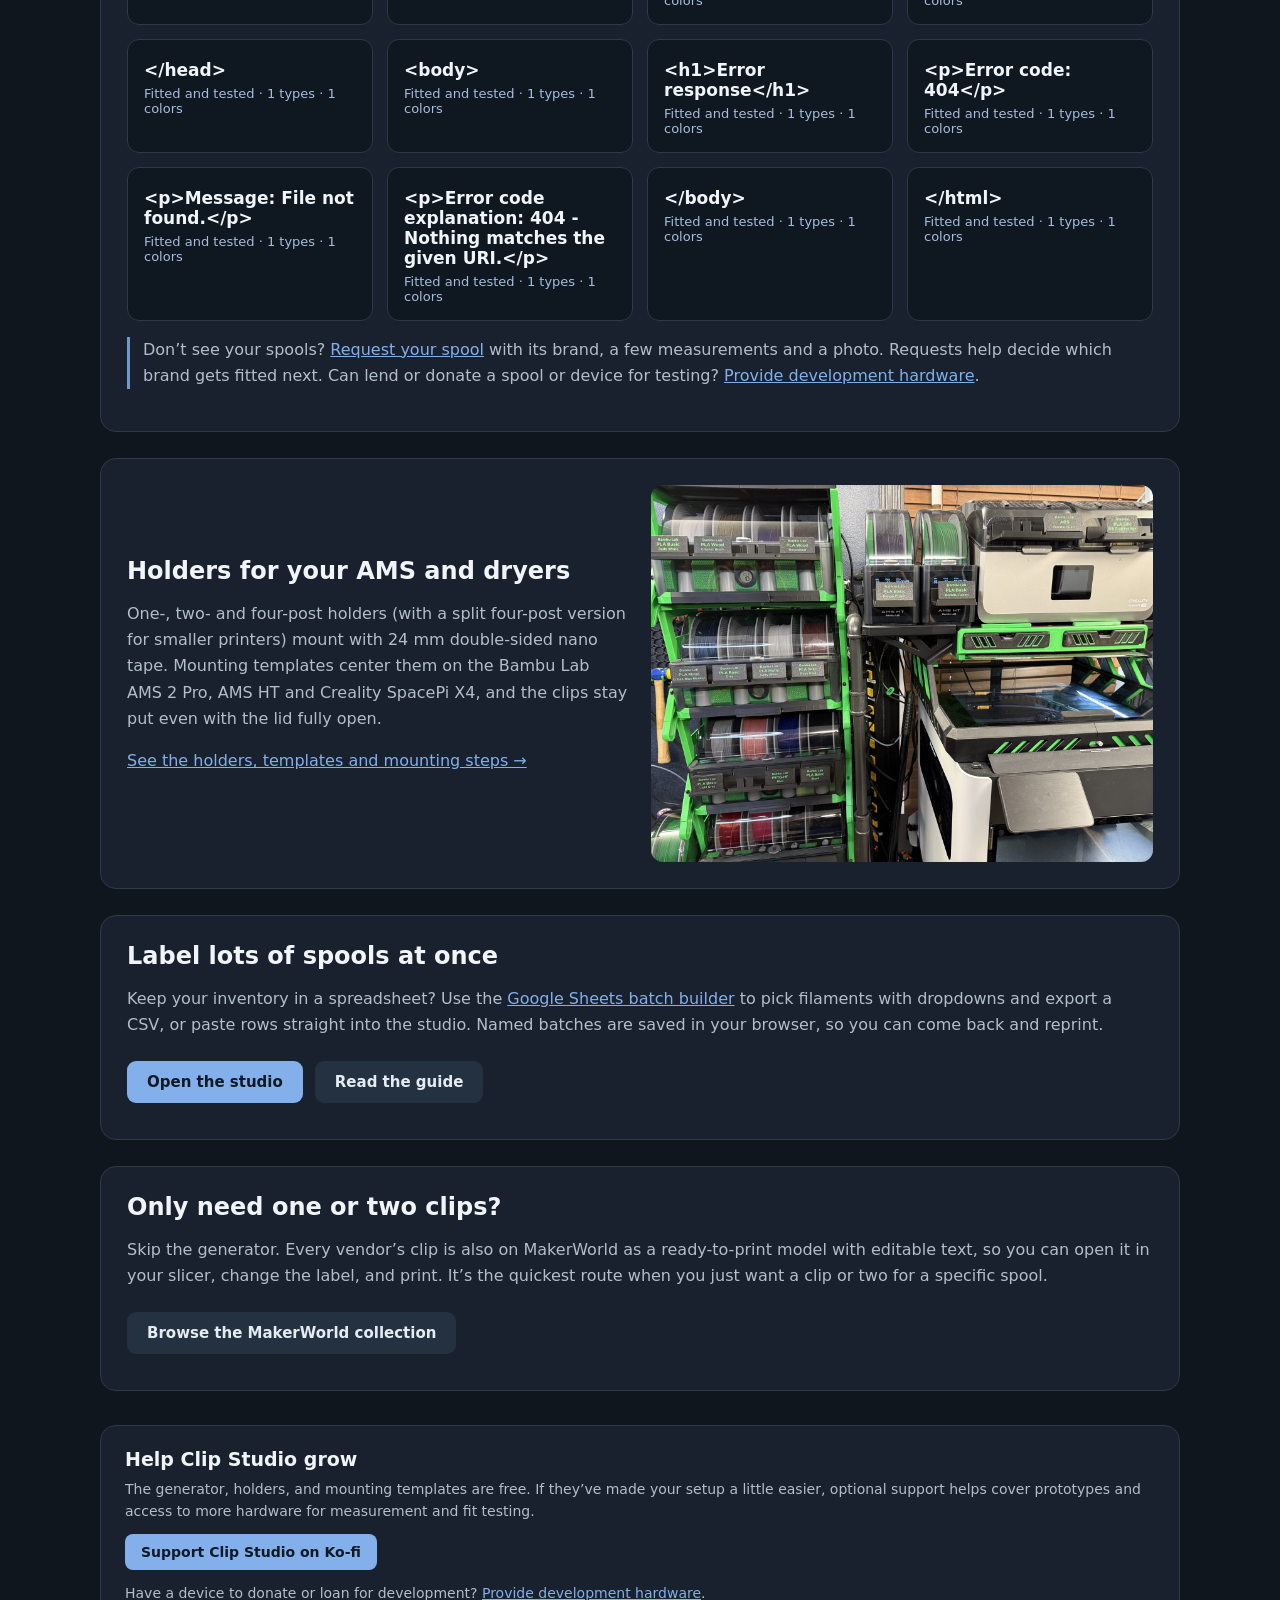
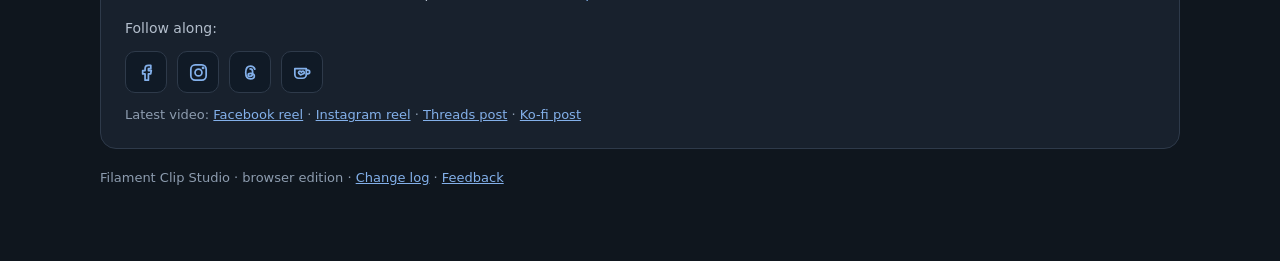
==== commit 14f28a63: "Add anonymous feedback: post-download rating prompt and Feedback page - studio.html shows an optiona" ====
--- a/index.html
+++ b/index.html
@@ -44,7 +44,7 @@
 .anim{display:block;width:100%;max-width:640px;height:auto;margin:16px auto 0;border-radius:12px;background:#f2f2f0}.anim-cap{font-size:13px;color:#8d9caf;text-align:center;margin:8px 0 0}.social{display:flex;flex-wrap:wrap;gap:10px;margin:0 0 12px;padding:0;list-style:none}.social a{display:inline-flex;width:40px;height:40px;align-items:center;justify-content:center;border:1px solid #2e3a4a;border-radius:10px;color:#83b0ea;background:#101a26}.social a:hover,.social a:focus-visible{border-color:#83b0ea;color:#f1f5fa}.social svg{width:23px;height:23px;fill:none;stroke:currentColor;stroke-width:1.8;stroke-linecap:round;stroke-linejoin:round}.social-posts{font-size:13px!important;color:#8d9caf!important}</style>
 </head>
 <body><main>
-<nav><a class="brand" href="./" aria-label="Clip Studio home"><img src="./images/brand/reverse-transparent.svg" alt="Clip Studio" height="46" style="display:block;height:46px;width:auto"></a><a href="./studio.html">Studio</a><a href="./accessories.html">Holders &amp; templates</a><a href="./guide.html">Guide</a><a href="./changelog.html">Change log</a></nav>
+<nav><a class="brand" href="./" aria-label="Clip Studio home"><img src="./images/brand/reverse-transparent.svg" alt="Clip Studio" height="46" style="display:block;height:46px;width:auto"></a><a href="./studio.html">Studio</a><a href="./accessories.html">Holders &amp; templates</a><a href="./guide.html">Guide</a><a href="./changelog.html">Change log</a><a href="./feedback.html">Feedback</a></nav>
 
 <section class="hero">
 <div>
@@ -76,7 +76,8 @@
 <div class="brand-card"><h3>Polymaker</h3><div class="count">1 kg spools &middot; fitted and tested</div></div>
 <div class="brand-card"><h3>Panchroma</h3><div class="count">1 kg spools &middot; fitted and tested</div></div>
 <div class="brand-card"><h3>Inland</h3><div class="count">Cardboard spools &middot; fitted and tested</div></div>
-<div class="brand-card"><h3>Protopasta</h3><div class="count">Fitted and tested</div></div>
+<div class="brand-card"><h3>Protopasta Cardboard</h3><div class="count">Cardboard spools &middot; fitted and tested</div></div>
+<div class="brand-card"><h3>Protopasta Plastic</h3><div class="count">1 kg plastic spools &middot; fitted and tested</div></div>
 <div class="brand-card"><h3>Geeetech</h3><div class="count">1 kg spools &middot; fitted and tested</div></div>
 <div class="brand-card"><h3>Creality</h3><div class="count">1 kg spools &middot; fitted and tested</div></div>
 </div>
@@ -106,7 +107,7 @@
 <p>Have a device to donate or loan for development? <a class="text" href="https://ko-fi.com/post/Provide-Development-Hardware-A5C327LDRO" target="_blank" rel="noopener">Provide development hardware</a>.</p>
 <p>Follow along:</p><ul class="social"><li><a href="https://www.facebook.com/profile.php?id=61594950549633" target="_blank" rel="noopener me" aria-label="Clip Studio on Facebook" title="Facebook"><svg viewBox="0 0 24 24" aria-hidden="true"><path d="M14 8h2.5V4.5H14C11.8 4.5 10.5 5.9 10.5 8v2H8v3.5h2.5V20H14v-6.5h2.4l.6-3.5H14V8.4c0-.3.2-.4.4-.4z"/></svg></a></li><li><a href="https://www.instagram.com/filamentclip/" target="_blank" rel="noopener me" aria-label="Clip Studio on Instagram" title="Instagram"><svg viewBox="0 0 24 24" aria-hidden="true"><rect x="4" y="4" width="16" height="16" rx="4.5"/><circle cx="12" cy="12" r="3.6"/><circle cx="16.8" cy="7.2" r=".6" fill="currentColor"/></svg></a></li><li><a href="https://www.threads.com/@filamentclip" target="_blank" rel="noopener me" aria-label="Clip Studio on Threads" title="Threads"><svg viewBox="0 0 24 24" aria-hidden="true"><path d="M16.5 8.5C15.8 6.4 14.2 5.3 12 5.3 8.9 5.3 7 7.8 7 12s1.9 6.7 5 6.7c2.3 0 4-1.2 4-3 0-1.9-1.8-2.8-4-2.8-1.5 0-2.4.6-2.4 1.6 0 .9.8 1.5 1.9 1.5 1.7 0 2.7-1.2 2.7-3.6V11c0-1.7-1-2.7-2.6-2.7"/></svg></a></li><li><a href="https://ko-fi.com/clipstudio" target="_blank" rel="noopener me" aria-label="Clip Studio on Ko-fi" title="Ko-fi"><svg viewBox="0 0 24 24" aria-hidden="true"><path d="M4 8h12v6a4 4 0 0 1-4 4H8a4 4 0 0 1-4-4z"/><path d="M16 9.5h1.5a2 2 0 0 1 0 4H16"/><path d="M9.9 14.6 8.2 13a1.5 1.5 0 0 1 2.1-2.1l.6.6.6-.6A1.5 1.5 0 0 1 13.6 13z"/></svg></a></li></ul>
 <p class="social-posts">Latest video: <a class="text" href="https://www.facebook.com/reel/5055974241296555" target="_blank" rel="noopener">Facebook reel</a> &middot; <a class="text" href="https://www.instagram.com/reel/DeU-b2HingE/" target="_blank" rel="noopener">Instagram reel</a> &middot; <a class="text" href="https://www.threads.com/@filamentclip/post/DeU-OQLiJOg" target="_blank" rel="noopener">Threads post</a> &middot; <a class="text" href="https://ko-fi.com/post/From-Studio-to-spool-AMS-and-shelf-M1V428K5Q5" target="_blank" rel="noopener">Ko-fi post</a></p></footer>
-<p class="small" style="margin-top:18px;color:#8d9caf">Filament Clip Studio &middot; browser edition &middot; <a class="text" href="./changelog.html">Change log</a></p>
+<p class="small" style="margin-top:18px;color:#8d9caf">Filament Clip Studio &middot; browser edition &middot; <a class="text" href="./changelog.html">Change log</a> &middot; <a class="text" href="./feedback.html">Feedback</a></p>
 </main>
 <script>
 // Fill in type and color counts per brand from the published catalog feed (same file the Google Sheet imports).
@@ -122,7 +123,7 @@
   for(const r of rows.slice(1)){if(!r[0])continue;const b=by.get(r[0])||{types:new Set(),n:0};b.types.add(r[1]);b.n++;by.set(r[0],b);}
   if(!by.size)return;
   const esc=s=>String(s).replace(/[&<>"']/g,c=>({'&':'&amp;','<':'&lt;','>':'&gt;','"':'&quot;',"'":'&#39;'}[c]));
-  document.getElementById('brandList').innerHTML=[...by].map(([m,b])=>`<div class="brand-card"><h3>${esc(m)}</h3><div class="count">${({Sunlu:'1 kg rolls',Jayo:'1.1 kg reusable spools',Polymaker:'1 kg spools',Panchroma:'1 kg spools',Inland:'Cardboard spools',Geeetech:'1 kg spools',Creality:'1 kg spools'}[m]||'')?({Sunlu:'1 kg rolls',Jayo:'1.1 kg reusable spools',Polymaker:'1 kg spools',Panchroma:'1 kg spools',Inland:'Cardboard spools',Geeetech:'1 kg spools',Creality:'1 kg spools'}[m])+' &middot; fitted and tested':'Fitted and tested'} &middot; ${b.types.size} types &middot; ${b.n} colors</div></div>`).join('');
+  document.getElementById('brandList').innerHTML=[...by].map(([m,b])=>`<div class="brand-card"><h3>${esc(m)}</h3><div class="count">${({Sunlu:'1 kg rolls',Jayo:'1.1 kg reusable spools',Polymaker:'1 kg spools',Panchroma:'1 kg spools',Inland:'Cardboard spools',Geeetech:'1 kg spools',Creality:'1 kg spools','Protopasta Cardboard':'Cardboard spools','Protopasta Plastic':'1 kg plastic spools'}[m]||'')?({Sunlu:'1 kg rolls',Jayo:'1.1 kg reusable spools',Polymaker:'1 kg spools',Panchroma:'1 kg spools',Inland:'Cardboard spools',Geeetech:'1 kg spools',Creality:'1 kg spools','Protopasta Cardboard':'Cardboard spools','Protopasta Plastic':'1 kg plastic spools'}[m])+' &middot; fitted and tested':'Fitted and tested'} &middot; ${b.types.size} types &middot; ${b.n} colors</div></div>`).join('');
  }catch(e){/* keep the static list */}
 })();
 </script>
